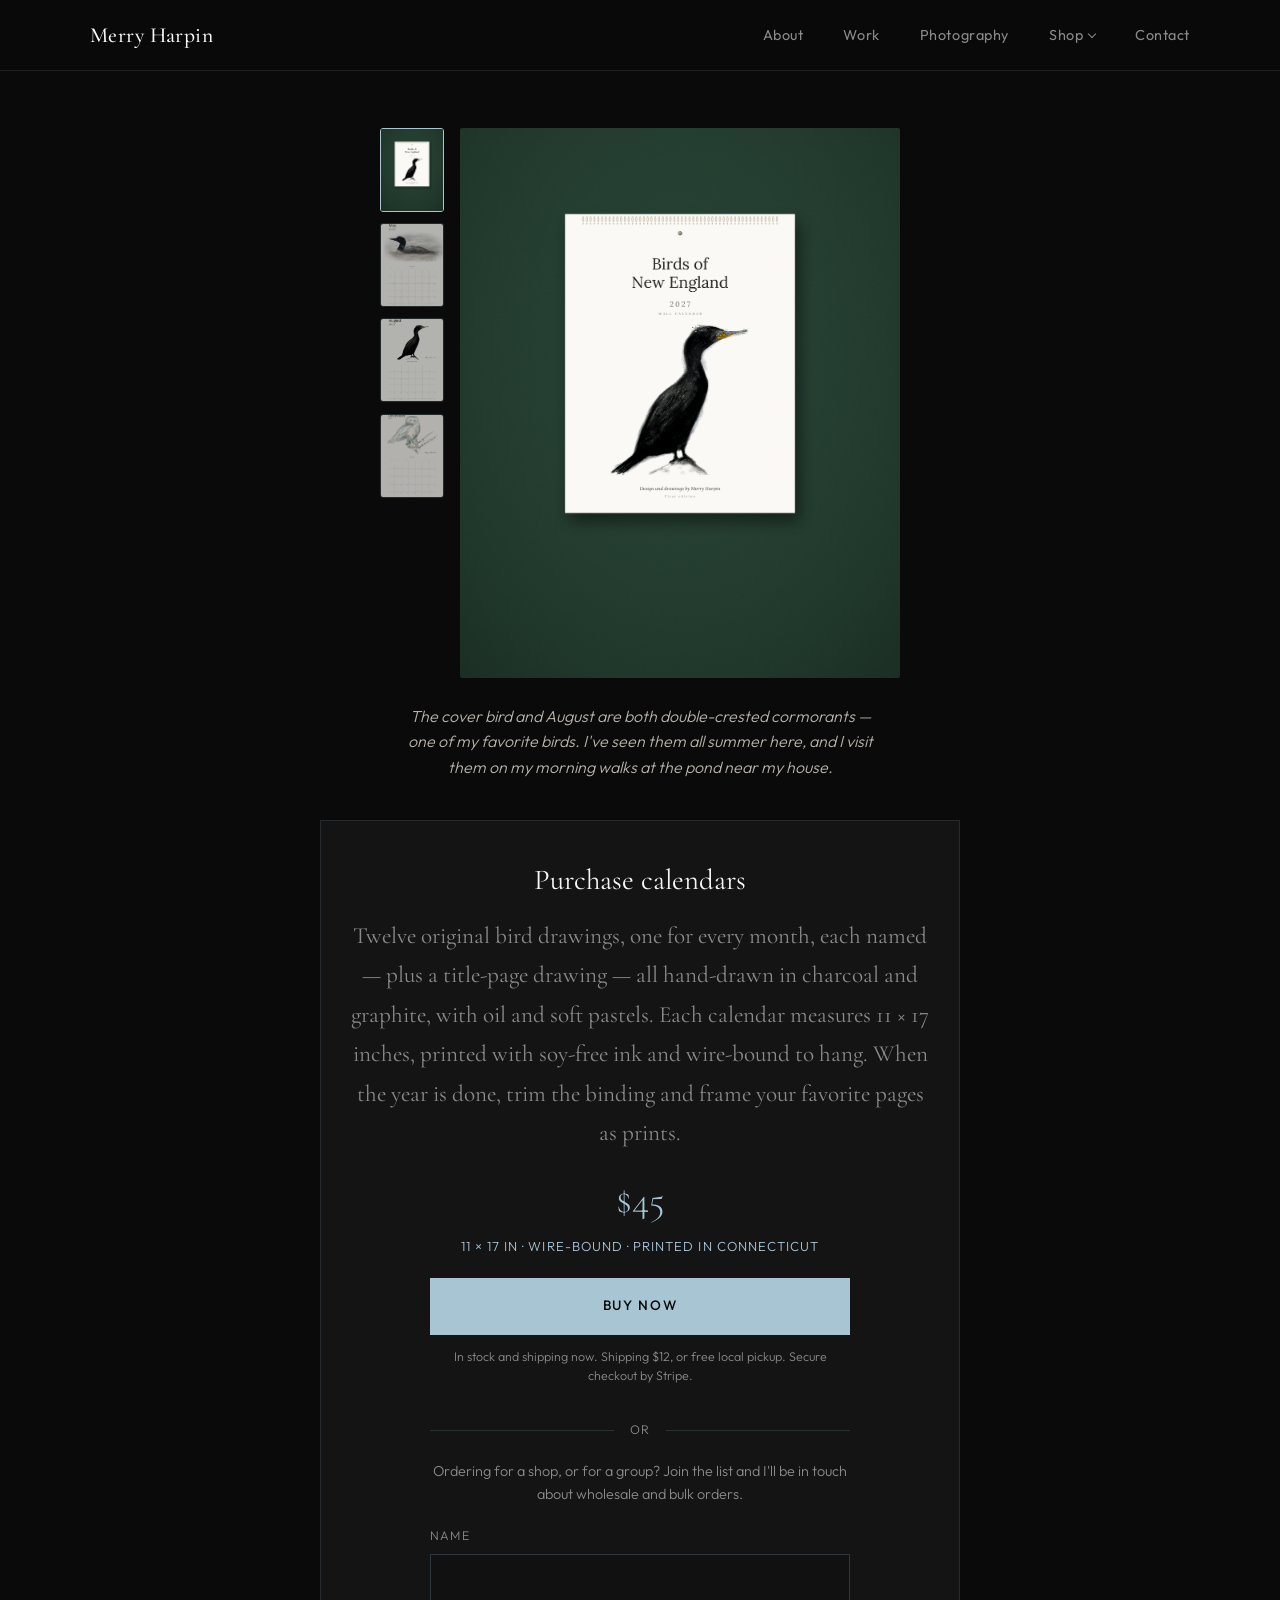
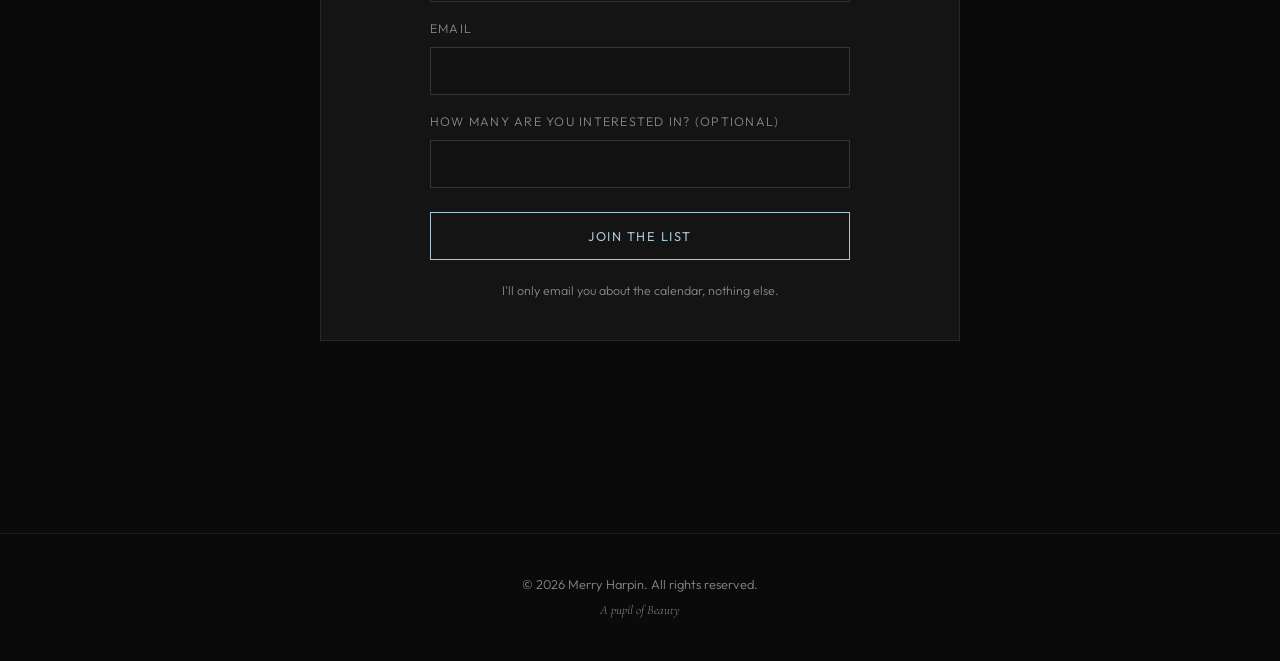
==== calendar.html @ 568b3370 "Update calendar.html" ====
<!DOCTYPE html>
<html lang="en">
<head>
  <!-- Google tag (gtag.js) -->
  <script async src="https://www.googletagmanager.com/gtag/js?id=G-B2RK9Q93P8"></script>
  <script>
    window.dataLayer = window.dataLayer || [];
    function gtag(){dataLayer.push(arguments);}
    gtag('js', new Date());
    gtag('config', 'G-B2RK9Q93P8');
  </script>

  <meta charset="UTF-8">
  <meta name="viewport" content="width=device-width, initial-scale=1.0">
  <title>Birds of New England 2027 | Merry Harpin</title>
  <meta name="description" content="Buy Birds of New England 2027 — twelve original charcoal bird drawings by Merry Harpin, one for every month.">
  <link rel="preconnect" href="https://fonts.googleapis.com">
  <link rel="preconnect" href="https://fonts.gstatic.com" crossorigin>
  <link href="https://fonts.googleapis.com/css2?family=Cormorant+Garamond:ital,wght@0,300;0,400;0,500;0,600;1,400&family=Outfit:wght@300;400;500&display=swap" rel="stylesheet">
  <link rel="stylesheet" href="styles.css">
  <style>
    .cal-hero {
      padding: 8rem 0 2.5rem;
      text-align: center;
    }
    .cal-hero h1 {
      font-family: var(--font-serif);
      font-size: clamp(2.5rem, 6vw, 4rem);
      font-weight: 400;
      margin-bottom: 0.6rem;
    }
    .cal-hero p {
      color: var(--gray);
      font-size: 1.05rem;
    }

    .cal-wrap {
      max-width: 640px;
      margin: 0 auto;
      padding-bottom: 5rem;
    }

    /* ---- Wire-bound calendar mockup ---- */
    .wire-cal {
      position: relative;
      max-width: 540px;
      margin: 0 auto;
      padding-top: 14px;
    }
    .wire-cal + .wire-cal { margin-top: 3rem; }
    .wire-cal-paper {
      position: relative;
      background: #fbfaf7;
      box-shadow: 0 30px 65px rgba(0, 0, 0, 0.55);
      padding: 30px 22px 26px;
    }
    .wire-cal-wire {
      position: absolute;
      top: 0; left: 0; right: 0;
      height: 34px;
      z-index: 3;
      pointer-events: none;
      line-height: 0;
    }
    .wire-cal-art {
      display: block;
      width: 100%;
      height: auto;
      cursor: pointer;
    }

    .cal-mockup-note {
      max-width: 540px;
      margin: 1.1rem auto 0;
      text-align: center;
      font-size: 0.82rem;
      line-height: 1.5;
      color: var(--gray);
    }

    .cal-body {
      background: var(--black-soft);
      border: 1px solid rgba(168, 197, 212, 0.12);
      padding: 2.2rem 1.8rem 2.4rem;
    }
    .cal-body h2 {
      font-family: var(--font-serif);
      font-size: 1.8rem;
      font-weight: 400;
      margin-bottom: 0.9rem;
      text-align: center;
    }
    .cal-body p.lead {
      color: var(--gray);
      line-height: 1.7;
      margin-bottom: 1rem;
      text-align: center;
    }
    .reserve-deadline {
      text-align: center;
      font-family: var(--font-sans);
      font-size: 0.82rem;
      letter-spacing: 0.08em;
      text-transform: uppercase;
      color: var(--pale-blue);
      margin-bottom: 1.8rem;
    }

    .reserve-form {
      display: flex;
      flex-direction: column;
      gap: 1.1rem;
      max-width: 420px;
      margin: 0 auto;
    }
    .reserve-form label {
      display: block;
      font-size: 0.78rem;
      letter-spacing: 0.1em;
      text-transform: uppercase;
      color: var(--gray);
      margin-bottom: 0.45rem;
    }
    .reserve-form input {
      width: 100%;
      box-sizing: border-box;
      background: #111;
      border: 1px solid rgba(168, 197, 212, 0.2);
      color: inherit;
      font-family: var(--font-sans);
      font-size: 0.95rem;
      padding: 0.85rem 0.9rem;
      transition: border-color 0.3s ease;
    }
    .reserve-form input:focus {
      outline: none;
      border-color: var(--pale-blue);
    }
    .btn-reserve {
      display: block;
      width: 100%;
      text-align: center;
      padding: 0.95rem;
      margin-top: 0.4rem;
      background: none;
      border: 1px solid var(--pale-blue);
      color: var(--pale-blue);
      font-family: var(--font-sans);
      font-size: 0.8rem;
      letter-spacing: 0.12em;
      text-transform: uppercase;
      cursor: pointer;
      transition: all 0.3s ease;
    }
    .btn-reserve:hover {
      background: var(--pale-blue);
      color: var(--black);
    }
    .reserve-note {
      font-size: 0.78rem;
      color: var(--gray);
      text-align: center;
      margin-top: 0.3rem;
      line-height: 1.5;
    }

    .reserve-success {
      display: none;
      text-align: center;
      padding: 1rem 0 0.5rem;
    }

    /* Pre-order (Stripe) */
    .preorder {
      max-width: 420px;
      margin: 0.4rem auto 0;
      text-align: center;
    }
    .preorder-price {
      font-family: var(--font-serif);
      margin-bottom: 0.3rem;
    }
    .preorder-now {
      font-size: 2.4rem;
      color: var(--pale-blue);
    }
    .preorder-was {
      font-size: 1.3rem;
      color: var(--gray);
      text-decoration: line-through;
      margin-left: 0.5rem;
    }
    .preorder .reserve-deadline { margin-bottom: 1.3rem; }
    .btn-preorder {
      display: block;
      width: 100%;
      box-sizing: border-box;
      text-align: center;
      padding: 1.05rem;
      background: var(--pale-blue);
      border: 1px solid var(--pale-blue);
      color: var(--black);
      font-family: var(--font-sans);
      font-size: 0.85rem;
      font-weight: 500;
      letter-spacing: 0.12em;
      text-transform: uppercase;
      text-decoration: none;
      transition: all 0.3s ease;
    }
    .btn-preorder:hover {
      background: none;
      color: var(--pale-blue);
    }
    .preorder .reserve-note { margin-top: 0.8rem; }
    .reserve-divider {
      display: flex;
      align-items: center;
      gap: 1rem;
      max-width: 420px;
      margin: 2.2rem auto 1.2rem;
      color: var(--gray);
      font-size: 0.78rem;
      letter-spacing: 0.1em;
      text-transform: uppercase;
    }
    .reserve-divider::before,
    .reserve-divider::after {
      content: '';
      flex: 1;
      height: 1px;
      background: rgba(168, 197, 212, 0.15);
    }
    .reserve-alt {
      max-width: 420px;
      margin: 0 auto 1.3rem;
      text-align: center;
      color: var(--gray);
      font-size: 0.9rem;
      line-height: 1.6;
    }
    .reserve-success.show { display: block; }
    .reserve-success p {
      font-family: var(--font-serif);
      font-size: 1.35rem;
      color: var(--pale-blue);
    }

    /* Shop dropdown */
    .has-dropdown { position: relative; }
    .dropdown-toggle {
      cursor: pointer;
      background: none;
      border: none;
      font-family: var(--font-sans);
      font-size: 0.9rem;
      font-weight: 400;
      letter-spacing: 0.04em;
      color: var(--gray);
      transition: color 0.25s ease;
      display: inline-flex;
      align-items: center;
      gap: 0.35rem;
    }
    .dropdown-toggle:hover,
    .has-dropdown:hover .dropdown-toggle { color: var(--pale-blue); }
    .dropdown-toggle::after {
      content: '';
      width: 6px;
      height: 6px;
      border-right: 1.5px solid currentColor;
      border-bottom: 1.5px solid currentColor;
      transform: rotate(45deg);
      transition: transform 0.25s ease;
      margin-top: -3px;
    }
    .has-dropdown.open .dropdown-toggle::after {
      transform: rotate(-135deg);
      margin-top: 2px;
    }
    .dropdown-menu {
      position: absolute;
      top: calc(100% + 0.75rem);
      left: 50%;
      transform: translateX(-50%) translateY(-8px);
      background: rgba(10, 10, 10, 0.95);
      backdrop-filter: blur(12px);
      border: 1px solid rgba(168, 197, 212, 0.12);
      padding: 0.6rem 0;
      min-width: 210px;
      display: flex;
      flex-direction: column;
      opacity: 0;
      pointer-events: none;
      transition: opacity 0.25s ease, transform 0.25s ease;
    }
    .has-dropdown:hover .dropdown-menu,
    .has-dropdown.open .dropdown-menu {
      opacity: 1;
      pointer-events: auto;
      transform: translateX(-50%) translateY(0);
    }
    .dropdown-menu a {
      padding: 0.65rem 1.4rem;
      font-size: 0.88rem;
      white-space: nowrap;
      color: var(--gray);
      transition: color 0.25s ease, background 0.25s ease;
    }
    .dropdown-menu a:hover {
      color: var(--pale-blue);
      background: rgba(168, 197, 212, 0.06);
    }
    @media (max-width: 680px) {
      .dropdown-menu {
        position: static;
        transform: none;
        opacity: 1;
        pointer-events: auto;
        background: none;
        border: none;
        backdrop-filter: none;
        padding: 0.75rem 0 0;
        min-width: 0;
        align-items: center;
        gap: 1rem;
      }
      .dropdown-toggle::after { display: none; }
    }

    /* Lightbox */
    .lightbox {
      display: none;
      position: fixed;
      inset: 0;
      background: rgba(0,0,0,0.92);
      z-index: 9999;
      align-items: center;
      justify-content: center;
      padding: 2rem;
    }
    .lightbox.active { display: flex; }
    .lightbox img {
      max-width: 90vw;
      max-height: 90vh;
      object-fit: contain;
    }
    .lightbox-close {
      position: absolute;
      top: 1.5rem;
      right: 1.5rem;
      color: white;
      font-size: 2rem;
      cursor: pointer;
      background: none;
      border: none;
    }
  </style>
</head>
<body>
  <nav class="nav">
    <div class="nav-inner">
      <a href="index.html" class="logo">Merry Harpin</a>
      <ul class="nav-links">
        <li><a href="index.html#about">About</a></li>
        <li><a href="index.html#work">Work</a></li>
        <li><a href="photography.html">Photography</a></li>
        <li class="has-dropdown">
          <button class="dropdown-toggle" aria-haspopup="true" aria-expanded="false">Shop</button>
          <div class="dropdown-menu">
            <a href="shop.html">Original Drawings</a>
            <a href="calendar.html">Birds of New England</a>
            <a href="postcards.html">Bird Postcards</a>
          </div>
        </li>
        <li><a href="index.html#contact">Contact</a></li>
      </ul>
      <button class="menu-toggle" aria-label="Toggle menu">
        <span></span>
        <span></span>
      </button>
    </div>
  </nav>

  <header class="cal-hero">
    <div class="container">
      <h1 style="position:absolute;width:1px;height:1px;padding:0;margin:-1px;overflow:hidden;clip:rect(0,0,0,0);white-space:nowrap;border:0;">Birds of New England 2027 — Wall Calendar</h1>

      <div class="gallery">
        <div class="gallery-thumbs" id="galThumbs">
          <button class="gthumb is-active" data-full="images/cover_wall_mockup.png" aria-label="Cover">
            <img src="images/cover_wall_mockup.png" alt="Birds of New England 2027 cover, hanging">
          </button>
          <button class="gthumb" data-full="images/May_2027_FINAL_preview.jpg" data-note="may" aria-label="May">
            <img src="images/May_2027_FINAL_preview.jpg" alt="May — Common Loon">
          </button>
          <button class="gthumb" data-full="images/August_2027_FINAL_print.jpg" aria-label="August">
            <img src="images/August_2027_FINAL_print.jpg" alt="August — Double-crested Cormorant">
          </button>
          <button class="gthumb" data-full="images/december-2027-snowy-owl.jpg" data-note="december" aria-label="December">
            <img src="images/december-2027-snowy-owl.jpg" alt="December — Snowy Owl perched on a pine branch">
          </button>
          <!-- Add more month thumbnails here as they're finished:
          <button class="gthumb" data-full="images/september-preview.jpg" aria-label="September"><img src="images/september-preview.jpg" alt="September"></button>
          -->
        </div>
        <div class="gallery-main">
          <img id="galMain" src="images/cover_wall_mockup.png" alt="Birds of New England 2027 — Wall Calendar by Merry Harpin">
        </div>
      </div>

      <p class="gal-note" data-note="default" style="max-width:470px; margin:1.6rem auto 0; text-align:center; font-style:italic; font-size:1rem; line-height:1.6; color:#b7b3ab;">
        The cover bird and August are both double-crested cormorants — one of my favorite birds. I've seen them all summer here, and I visit them on my morning walks at the pond near my house.
      </p>
      <p class="gal-note" data-note="may" hidden style="max-width:470px; margin:1.6rem auto 0; text-align:center; font-style:italic; font-size:1rem; line-height:1.6; color:#b7b3ab;">
        Loons have always felt like a bird from a story to me. I've never seen one in person. I spent the last seven years in New Orleans, and it turns out many loons spend their winters along that same Gulf Coast, so we may have been closer than I knew. In May they move through Connecticut in their black-and-white breeding feathers, heading north to nest. I hope to finally see one.
      </p>
      <p class="gal-note" data-note="december" hidden style="max-width:470px; margin:1.6rem auto 0; text-align:center; font-style:italic; font-size:1rem; line-height:1.6; color:#b7b3ab;">
        Last Christmas I was on Cape Cod with my mom, driving to the grocery store, when I spotted a snowy owl sitting in a nest. "Mom, pull over right now!" We stopped traffic, I ran across the street, and I circled that tree looking up, only to find it was just a clump of snow. I still haven't seen one, but snowy owls are one of my favorite birds, and I'm hoping this is the winter I finally do.
      </p>
    </div>

    <style>
      .gallery{display:flex;gap:1rem;align-items:flex-start;justify-content:center;max-width:620px;margin:0 auto;}
      .gallery-thumbs{display:flex;flex-direction:column;gap:.7rem;flex:0 0 auto;}
      .gthumb{padding:0;background:none;border:1px solid rgba(168,197,212,0.25);border-radius:3px;cursor:pointer;
        width:64px;height:84px;overflow:hidden;transition:border-color .2s,opacity .2s;opacity:.7;}
      .gthumb img{width:100%;height:100%;object-fit:cover;display:block;}
      .gthumb:hover{opacity:1;}
      .gthumb.is-active{border-color:#a8c5d4;opacity:1;}
      .gallery-main{flex:1 1 auto;max-width:440px;}
      .gallery-main img{width:100%;height:auto;display:block;border-radius:2px;}
      @media(max-width:520px){
        .gallery{flex-direction:column-reverse;align-items:center;}
        .gallery-thumbs{flex-direction:row;flex-wrap:wrap;justify-content:center;}
      }
    </style>
    <script>
      (function(){
        var main=document.getElementById('galMain');
        var thumbs=document.querySelectorAll('#galThumbs .gthumb');
        if(!main||!thumbs.length)return;
        thumbs.forEach(function(t){
          t.addEventListener('click',function(){
            main.src=t.getAttribute('data-full');
            thumbs.forEach(function(x){x.classList.remove('is-active');});
            t.classList.add('is-active');
            var key=t.getAttribute('data-note')||'default';
            document.querySelectorAll('.gal-note').forEach(function(n){
              n.hidden=(n.getAttribute('data-note')!==key);
            });
          });
        });
      })();
    </script>
  </header>

  <section class="section" style="padding-top: 0;">
    <div class="container">
      <div class="cal-wrap">

        <div class="cal-body">
          <h2>Purchase calendars</h2>
          <p class="lead">
            Twelve original bird drawings, one for every month, each named — plus a
            title-page drawing — all hand-drawn in charcoal and graphite, with
            oil and soft pastels. Each calendar measures 11 × 17 inches, printed with
            soy-free ink and wire-bound to hang.
            When the year is done, trim the binding and frame your favorite pages as prints.
          </p>

          <div class="preorder">
            <p class="preorder-price">
              <span class="preorder-now">$45</span>
            </p>
            <p class="reserve-deadline">11 × 17 in · Wire-bound · Printed in Connecticut</p>
            <a class="btn-preorder" href="https://buy.stripe.com/9B6aEX2vIdgRc3g4rH9Zm00">Buy now</a>
            <p class="reserve-note">In stock and shipping now. Shipping $12, or free local pickup. Secure checkout by Stripe.</p>
          </div>

          <div class="reserve-divider"><span>or</span></div>
          <p class="reserve-alt">Ordering for a shop, or for a group? Join the list and I'll be in touch about wholesale and bulk orders.</p>

          <form action="https://docs.google.com/forms/d/e/1FAIpQLScjy0My_nxP83XkBmra2AHibmMsdLbwINPcU4W1mPJadVNd4A/formResponse" method="POST" class="reserve-form" id="reserve-form">
            <div>
              <label for="rf-name">Name</label>
              <input type="text" id="rf-name" name="entry.1694331332" required>
            </div>
            <div>
              <label for="rf-email">Email</label>
              <input type="email" id="rf-email" name="entry.792201869" required>
            </div>
            <div>
              <label for="rf-qty">How many are you interested in? (optional)</label>
              <input type="number" id="rf-qty" name="entry.1854528746" min="1">
            </div>
            <button type="submit" class="btn-reserve">Join the list</button>
            <p class="reserve-note">I'll only email you about the calendar, nothing else.</p>
          </form>

          <div class="reserve-success" id="reserve-success">
            <p>Thank you — you're on the list.</p>
            <p class="reserve-note">I'll be in touch shortly.</p>
          </div>
        </div>

      </div>
    </div>
  </section>

  <!-- Lightbox -->
  <div class="lightbox" id="lightbox" onclick="closeLightbox()">
    <button class="lightbox-close" onclick="closeLightbox()">×</button>
    <img id="lightbox-img" src="" alt="">
  </div>

  <footer class="footer">
    <div class="container">
      <p>© <span id="year"></span> Merry Harpin. All rights reserved.</p>
      <p class="footer-note">A pupil of Beauty</p>
    </div>
  </footer>

  <script>
    document.getElementById('year').textContent = new Date().getFullYear();

    const toggle = document.querySelector('.menu-toggle');
    const navLinks = document.querySelector('.nav-links');
    toggle.addEventListener('click', () => {
      navLinks.classList.toggle('open');
      toggle.classList.toggle('active');
    });

    const dropdown = document.querySelector('.has-dropdown');
    const dropdownToggle = document.querySelector('.dropdown-toggle');
    if (dropdownToggle) {
      dropdownToggle.addEventListener('click', (e) => {
        e.stopPropagation();
        dropdown.classList.toggle('open');
        dropdownToggle.setAttribute('aria-expanded', dropdown.classList.contains('open'));
      });
      document.addEventListener('click', (e) => {
        if (!dropdown.contains(e.target)) {
          dropdown.classList.remove('open');
          dropdownToggle.setAttribute('aria-expanded', 'false');
        }
      });
    }

    document.querySelectorAll('.nav-links a').forEach(link => {
      link.addEventListener('click', () => {
        navLinks.classList.remove('open');
        toggle.classList.remove('active');
      });
    });

    function openLightbox(src) {
      document.getElementById('lightbox-img').src = src;
      document.getElementById('lightbox').classList.add('active');
    }
    function closeLightbox() {
      document.getElementById('lightbox').classList.remove('active');
    }

    /* Submit the reserve form to Google Forms via fetch so the visitor
       stays on the page and sees a thank-you message. Google doesn't
       send back a readable reply, so the thank-you shows once it's sent. */
    const form = document.getElementById('reserve-form');
    form.addEventListener('submit', function (e) {
      e.preventDefault();
      const data = new FormData(form);
      fetch(form.action, {
        method: 'POST',
        mode: 'no-cors',
        body: data
      })
      .then(() => {
        form.style.display = 'none';
        document.getElementById('reserve-success').classList.add('show');
      })
      .catch(() => alert('Something went wrong — please try again.'));
    });
  </script>
</body>
</html>
---- styles.css ----
/* ============================================
   Merry Harpin — Artist Website
   Colors: Black, White, Pale Blue
   Easy to edit — change values below
   ============================================ */

:root {
  /* Color palette — edit these to change the whole site */
  --black: #0a0a0a;
  --black-soft: #141414;
  --white: #f7f7f7;
  --white-pure: #ffffff;
  --pale-blue: #a8c5d4;
  --pale-blue-soft: #c5d9e4;
  --pale-blue-muted: #7a9aab;
  --gray: #8a8a8a;
  --gray-dark: #2a2a2a;

  /* Typography */
  --font-serif: 'Cormorant Garamond', Georgia, serif;
  --font-sans: 'Outfit', system-ui, sans-serif;

  /* Spacing */
  --section-padding: 7rem 0;
  --container-max: 1100px;
}

/* Reset & Base */
*, *::before, *::after {
  box-sizing: border-box;
  margin: 0;
  padding: 0;
}

html {
  scroll-behavior: smooth;
}

body {
  background-color: var(--black);
  color: var(--white);
  font-family: var(--font-sans);
  font-weight: 300;
  line-height: 1.6;
  font-size: 16px;
  -webkit-font-smoothing: antialiased;
}

img {
  max-width: 100%;
  display: block;
}

a {
  color: inherit;
  text-decoration: none;
}

ul {
  list-style: none;
}

/* Container */
.container {
  width: 90%;
  max-width: var(--container-max);
  margin: 0 auto;
}

/* ========== NAVIGATION ========== */
.nav {
  position: fixed;
  top: 0;
  left: 0;
  right: 0;
  z-index: 100;
  background: rgba(10, 10, 10, 0.85);
  backdrop-filter: blur(12px);
  border-bottom: 1px solid rgba(168, 197, 212, 0.12);
}
.nav-inner {
  width: 90%;
  max-width: var(--container-max);
  margin: 0 auto;
  display: flex;
  align-items: center;
  justify-content: space-between;
  height: 70px;
}
.logo {
  font-family: var(--font-serif);
  font-size: 1.35rem;
  font-weight: 500;
  letter-spacing: 0.02em;
  color: var(--white);
}

.nav-links {
  display: flex;
  gap: 2.5rem;
}

.nav-links a {
  font-size: 0.9rem;
  font-weight: 400;
  letter-spacing: 0.04em;
  color: var(--gray);
  transition: color 0.25s ease;
}

.nav-links a:hover {
  color: var(--pale-blue);
}

/* Mobile menu button */
.menu-toggle {
  display: none;
  background: none;
  border: none;
  cursor: pointer;
  width: 28px;
  height: 20px;
  position: relative;
}

.menu-toggle span {
  display: block;
  width: 100%;
  height: 1.5px;
  background: var(--white);
  position: absolute;
  left: 0;
  transition: 0.3s ease;
}

.menu-toggle span:first-child {
  top: 4px;
}

.menu-toggle span:last-child {
  bottom: 4px;
}

.menu-toggle.active span:first-child {
  top: 9px;
  transform: rotate(45deg);
}

.menu-toggle.active span:last-child {
  bottom: 9px;
  transform: rotate(-45deg);
}

/* ========== HERO ========== */
.hero {
  min-height: 100vh;
  display: flex;
  flex-direction: column;
  justify-content: center;
  align-items: center;
  text-align: center;
  padding: 0 1.5rem;
  position: relative;
}

.hero-content {
  max-width: 700px;
}

.hero-eyebrow {
  font-size: 0.85rem;
  letter-spacing: 0.25em;
  text-transform: uppercase;
  color: var(--pale-blue);
  margin-bottom: 1.25rem;
  font-weight: 400;
}

.hero h1 {
  font-family: var(--font-serif);
  font-size: clamp(3.2rem, 9vw, 5.8rem);
  font-weight: 400;
  line-height: 1.05;
  letter-spacing: -0.02em;
  margin-bottom: 0.75rem;
  color: var(--white-pure);
}

.hero-tagline {
  font-family: var(--font-serif);
  font-size: clamp(1.25rem, 3vw, 1.75rem);
  font-style: italic;
  font-weight: 300;
  color: var(--pale-blue-soft);
  margin-bottom: 2.75rem;
}

.btn {
  display: inline-block;
  padding: 0.9rem 2.2rem;
  border: 1px solid var(--pale-blue);
  color: var(--pale-blue);
  font-size: 0.85rem;
  letter-spacing: 0.12em;
  text-transform: uppercase;
  transition: all 0.3s ease;
}

.btn:hover {
  background: var(--pale-blue);
  color: var(--black);
}

.hero-line {
  position: absolute;
  bottom: 0;
  left: 50%;
  transform: translateX(-50%);
  width: 1px;
  height: 80px;
  background: linear-gradient(to bottom, transparent, var(--pale-blue));
  opacity: 0.5;
}

/* ========== SECTIONS ========== */
.section {
  padding: var(--section-padding);
}

.section-header {
  margin-bottom: 3.5rem;
  display: flex;
  align-items: baseline;
  gap: 1.25rem;
}

.section-number {
  font-size: 0.8rem;
  letter-spacing: 0.15em;
  color: var(--pale-blue-muted);
  font-weight: 400;
}

.section-header h2 {
  font-family: var(--font-serif);
  font-size: clamp(2rem, 4vw, 2.75rem);
  font-weight: 400;
  color: var(--white-pure);
}

/* ========== ABOUT ========== */
.about {
  background: var(--black-soft);
}

.about-grid {
  display: grid;
  grid-template-columns: 1.6fr 1fr;
  gap: 4rem;
  align-items: start;
}
.about-photo img {
  width: 100%;
  max-width: 340px;
  display: block;
  border: 1px solid rgba(168, 197, 212, 0.15);
}
.lead {
  font-family: var(--font-serif);
  font-size: 1.45rem;
  line-height: 1.5;
  color: var(--white);
  margin-bottom: 1.5rem;
  font-weight: 400;
}

.about-text p {
  color: var(--gray);
  margin-bottom: 1.25rem;
  max-width: 52ch;
}

.about-text p:last-child {
  margin-bottom: 0;
}

.about-meta {
  display: flex;
  flex-direction: column;
  gap: 2rem;
  padding-top: 0.5rem;
}

.meta-item {
  display: flex;
  flex-direction: column;
  gap: 0.35rem;
}

.meta-label {
  font-size: 0.75rem;
  letter-spacing: 0.15em;
  text-transform: uppercase;
  color: var(--pale-blue-muted);
}

.meta-value,
.meta-item a {
  font-size: 1rem;
  color: var(--white);
}

.meta-item a:hover {
  color: var(--pale-blue);
}

/* ========== WORK / PORTFOLIO ========== */
.portfolio-grid {
  display: grid;
  grid-template-columns: repeat(3, 1fr);
  gap: 1.75rem;
}

.portfolio-item {
  group: true;
}

.portfolio-placeholder {
  aspect-ratio: 4 / 5;
  background: var(--gray-dark);
  border: 1px solid rgba(168, 197, 212, 0.15);
  display: flex;
  flex-direction: column;
  align-items: center;
  justify-content: center;
  gap: 0.5rem;
  color: var(--gray);
  transition: border-color 0.3s ease, background 0.3s ease;
}

.portfolio-item:hover .portfolio-placeholder {
  border-color: var(--pale-blue);
  background: #1a1a1a;
}

.portfolio-placeholder span {
  font-size: 0.9rem;
  letter-spacing: 0.03em;
}

.portfolio-placeholder small {
  font-size: 0.75rem;
  color: var(--pale-blue-muted);
}

/* When you add real images, style them like this: */
.portfolio-item img {
  width: 100%;
  max-height: 320px;
  object-fit: contain;
  background: #111;
  display: block;
  transition: transform 0.5s ease;
}

.portfolio-item:hover img {
  transform: scale(1.03);
}

.portfolio-info {
  padding: 1.1rem 0 0.25rem;
}

.portfolio-info h3 {
  font-family: var(--font-serif);
  font-size: 1.15rem;
  font-weight: 400;
  margin-bottom: 0.2rem;
  color: var(--white);
}

.portfolio-info p {
  font-size: 0.8rem;
  color: var(--gray);
  letter-spacing: 0.03em;
}

/* ========== CONTACT ========== */
.contact {
  background: var(--black-soft);
  text-align: center;
}

.contact-content {
  max-width: 520px;
  margin: 0 auto;
}

.contact .lead {
  margin-bottom: 3rem;
  color: var(--gray);
}

.contact-details {
  display: flex;
  flex-direction: column;
  gap: 1.75rem;
}

.contact-link {
  display: flex;
  flex-direction: column;
  gap: 0.3rem;
  padding: 1.25rem;
  border: 1px solid rgba(168, 197, 212, 0.15);
  transition: border-color 0.3s ease, background 0.3s ease;
}

.contact-link:hover {
  border-color: var(--pale-blue);
  background: rgba(168, 197, 212, 0.05);
}

.contact-label {
  font-size: 0.7rem;
  letter-spacing: 0.18em;
  text-transform: uppercase;
  color: var(--pale-blue-muted);
}

.contact-value {
  font-size: 1.15rem;
  color: var(--white);
  font-weight: 400;
}

/* ========== FOOTER ========== */
.footer {
  padding: 2.5rem 0;
  border-top: 1px solid rgba(168, 197, 212, 0.1);
  text-align: center;
}

.footer p {
  font-size: 0.8rem;
  color: var(--gray);
}

.footer-note {
  margin-top: 0.4rem;
  font-family: var(--font-serif);
  font-style: italic;
  color: var(--pale-blue-muted);
}

/* ========== RESPONSIVE ========== */
@media (max-width: 900px) {
  .about-grid {
    grid-template-columns: 1fr;
    gap: 2.5rem;
  }

  .about-photo {
    order: -1;
    margin-bottom: 1.5rem;
  }

  .about-photo img {
    max-width: 280px;
    margin: 0 auto;
  }

  .portfolio-grid {
    grid-template-columns: repeat(2, 1fr);
  }
}

@media (max-width: 680px) {
  :root {
    --section-padding: 5rem 0;
  }

  .menu-toggle {
    display: block;
  }

  .nav-links {
    position: fixed;
    top: 70px;
    left: 0;
    right: 0;
    background: var(--black);
    flex-direction: column;
    align-items: center;
    padding: 2rem 0;
    gap: 1.5rem;
    border-bottom: 1px solid rgba(168, 197, 212, 0.12);
    transform: translateY(-120%);
    opacity: 0;
    pointer-events: none;
    transition: 0.35s ease;
  }

  .nav-links.open {
    transform: translateY(0);
    opacity: 1;
    pointer-events: auto;
  }

  .portfolio-grid {
    grid-template-columns: 1fr;
    gap: 2rem;
  }

  .hero-line {
    height: 50px;
  }
}

/* Small helper for when images are added */
.portfolio-item {
  overflow: hidden;
}
/* ========== SHOP DROPDOWN ========== */
.has-dropdown {
  position: relative;
}
.dropdown-toggle {
  cursor: pointer;
  background: none;
  border: none;
  font-family: var(--font-sans);
  font-size: 0.9rem;
  font-weight: 400;
  letter-spacing: 0.04em;
  color: var(--gray);
  transition: color 0.25s ease;
  display: inline-flex;
  align-items: center;
  gap: 0.35rem;
}
.dropdown-toggle:hover,
.has-dropdown:hover .dropdown-toggle {
  color: var(--pale-blue);
}
.dropdown-toggle::after {
  content: '';
  width: 6px;
  height: 6px;
  border-right: 1.5px solid currentColor;
  border-bottom: 1.5px solid currentColor;
  transform: rotate(45deg);
  transition: transform 0.25s ease;
  margin-top: -3px;
}
.has-dropdown.open .dropdown-toggle::after {
  transform: rotate(-135deg);
  margin-top: 2px;
}
.dropdown-menu {
  position: absolute;
  top: calc(100% + 0.75rem);
  left: 50%;
  transform: translateX(-50%) translateY(-8px);
  background: rgba(10, 10, 10, 0.95);
  backdrop-filter: blur(12px);
  border: 1px solid rgba(168, 197, 212, 0.12);
  padding: 0.6rem 0;
  min-width: 210px;
  display: flex;
  flex-direction: column;
  gap: 0;
  opacity: 0;
  pointer-events: none;
  transition: opacity 0.25s ease, transform 0.25s ease;
}
.has-dropdown:hover .dropdown-menu,
.has-dropdown.open .dropdown-menu {
  opacity: 1;
  pointer-events: auto;
  transform: translateX(-50%) translateY(0);
}
.dropdown-menu a {
  padding: 0.65rem 1.4rem;
  font-size: 0.88rem;
  white-space: nowrap;
  color: var(--gray);
  transition: color 0.25s ease, background 0.25s ease;
}
.dropdown-menu a:hover {
  color: var(--pale-blue);
  background: rgba(168, 197, 212, 0.06);
}

@media (max-width: 680px) {
  .dropdown-toggle {
    font-size: 0.9rem;
  }
  .dropdown-menu {
    position: static;
    transform: none;
    opacity: 1;
    pointer-events: auto;
    background: none;
    border: none;
    backdrop-filter: none;
    padding: 0.75rem 0 0;
    min-width: 0;
    align-items: center;
    gap: 1rem;
  }
  .dropdown-toggle::after {
    display: none;
  }
}
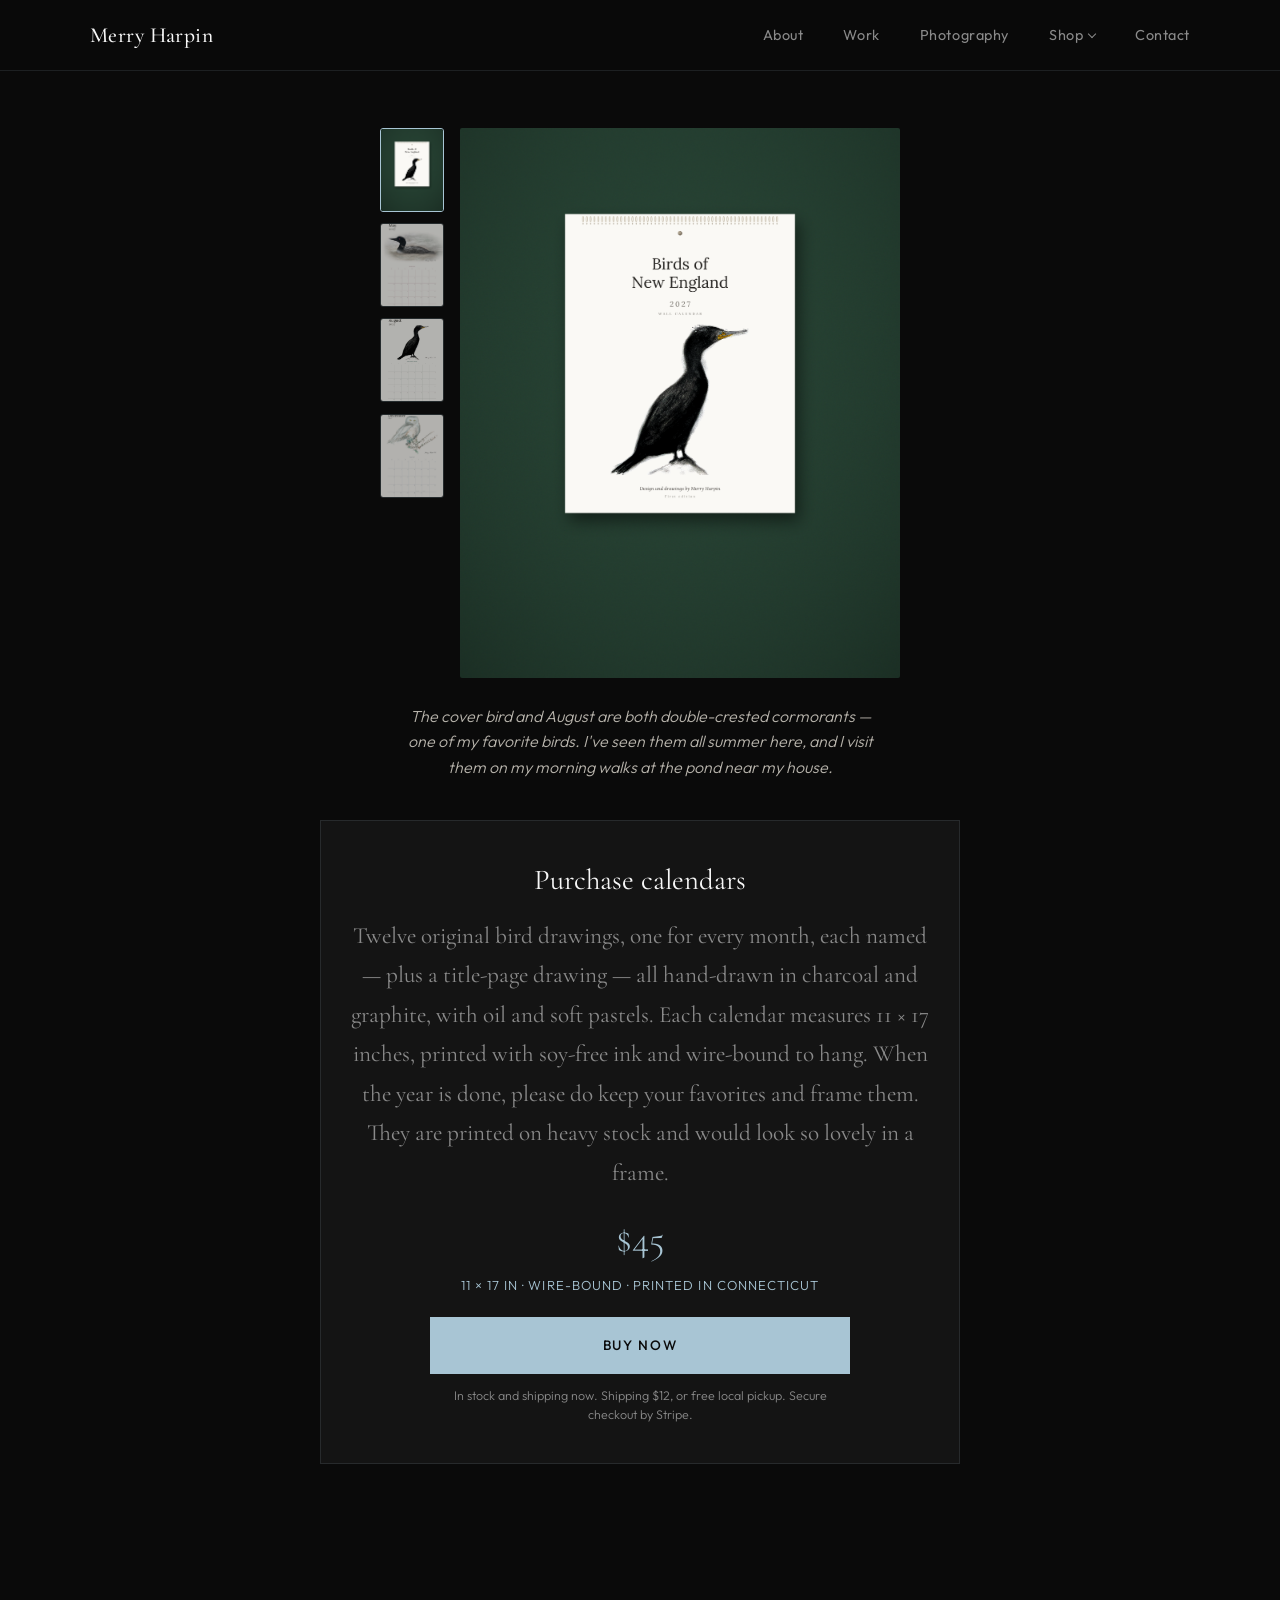
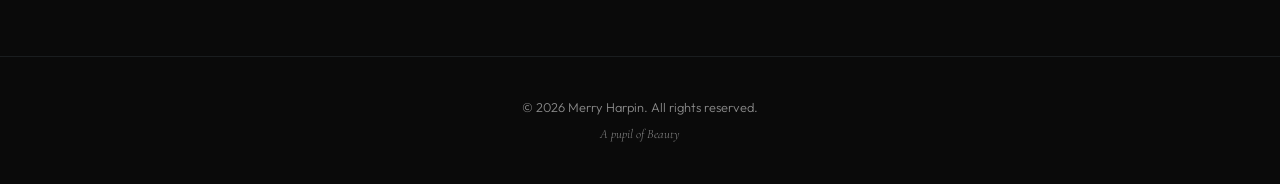
==== commit ba973126: "Update calendar.html" ====
--- a/calendar.html
+++ b/calendar.html
@@ -466,7 +466,7 @@
             title-page drawing — all hand-drawn in charcoal and graphite, with
             oil and soft pastels. Each calendar measures 11 × 17 inches, printed with
             soy-free ink and wire-bound to hang.
-            When the year is done, trim the binding and frame your favorite pages as prints.
+            When the year is done, please do keep your favorites and frame them. They are printed on heavy stock and would look so lovely in a frame.
           </p>
 
           <div class="preorder">
@@ -478,30 +478,7 @@
             <p class="reserve-note">In stock and shipping now. Shipping $12, or free local pickup. Secure checkout by Stripe.</p>
           </div>
 
-          <div class="reserve-divider"><span>or</span></div>
-          <p class="reserve-alt">Ordering for a shop, or for a group? Join the list and I'll be in touch about wholesale and bulk orders.</p>
-
-          <form action="https://docs.google.com/forms/d/e/1FAIpQLScjy0My_nxP83XkBmra2AHibmMsdLbwINPcU4W1mPJadVNd4A/formResponse" method="POST" class="reserve-form" id="reserve-form">
-            <div>
-              <label for="rf-name">Name</label>
-              <input type="text" id="rf-name" name="entry.1694331332" required>
-            </div>
-            <div>
-              <label for="rf-email">Email</label>
-              <input type="email" id="rf-email" name="entry.792201869" required>
-            </div>
-            <div>
-              <label for="rf-qty">How many are you interested in? (optional)</label>
-              <input type="number" id="rf-qty" name="entry.1854528746" min="1">
-            </div>
-            <button type="submit" class="btn-reserve">Join the list</button>
-            <p class="reserve-note">I'll only email you about the calendar, nothing else.</p>
-          </form>
-
-          <div class="reserve-success" id="reserve-success">
-            <p>Thank you — you're on the list.</p>
-            <p class="reserve-note">I'll be in touch shortly.</p>
-          </div>
+          
         </div>
 
       </div>
@@ -562,24 +539,6 @@
       document.getElementById('lightbox').classList.remove('active');
     }
 
-    /* Submit the reserve form to Google Forms via fetch so the visitor
-       stays on the page and sees a thank-you message. Google doesn't
-       send back a readable reply, so the thank-you shows once it's sent. */
-    const form = document.getElementById('reserve-form');
-    form.addEventListener('submit', function (e) {
-      e.preventDefault();
-      const data = new FormData(form);
-      fetch(form.action, {
-        method: 'POST',
-        mode: 'no-cors',
-        body: data
-      })
-      .then(() => {
-        form.style.display = 'none';
-        document.getElementById('reserve-success').classList.add('show');
-      })
-      .catch(() => alert('Something went wrong — please try again.'));
-    });
   </script>
 </body>
 </html>
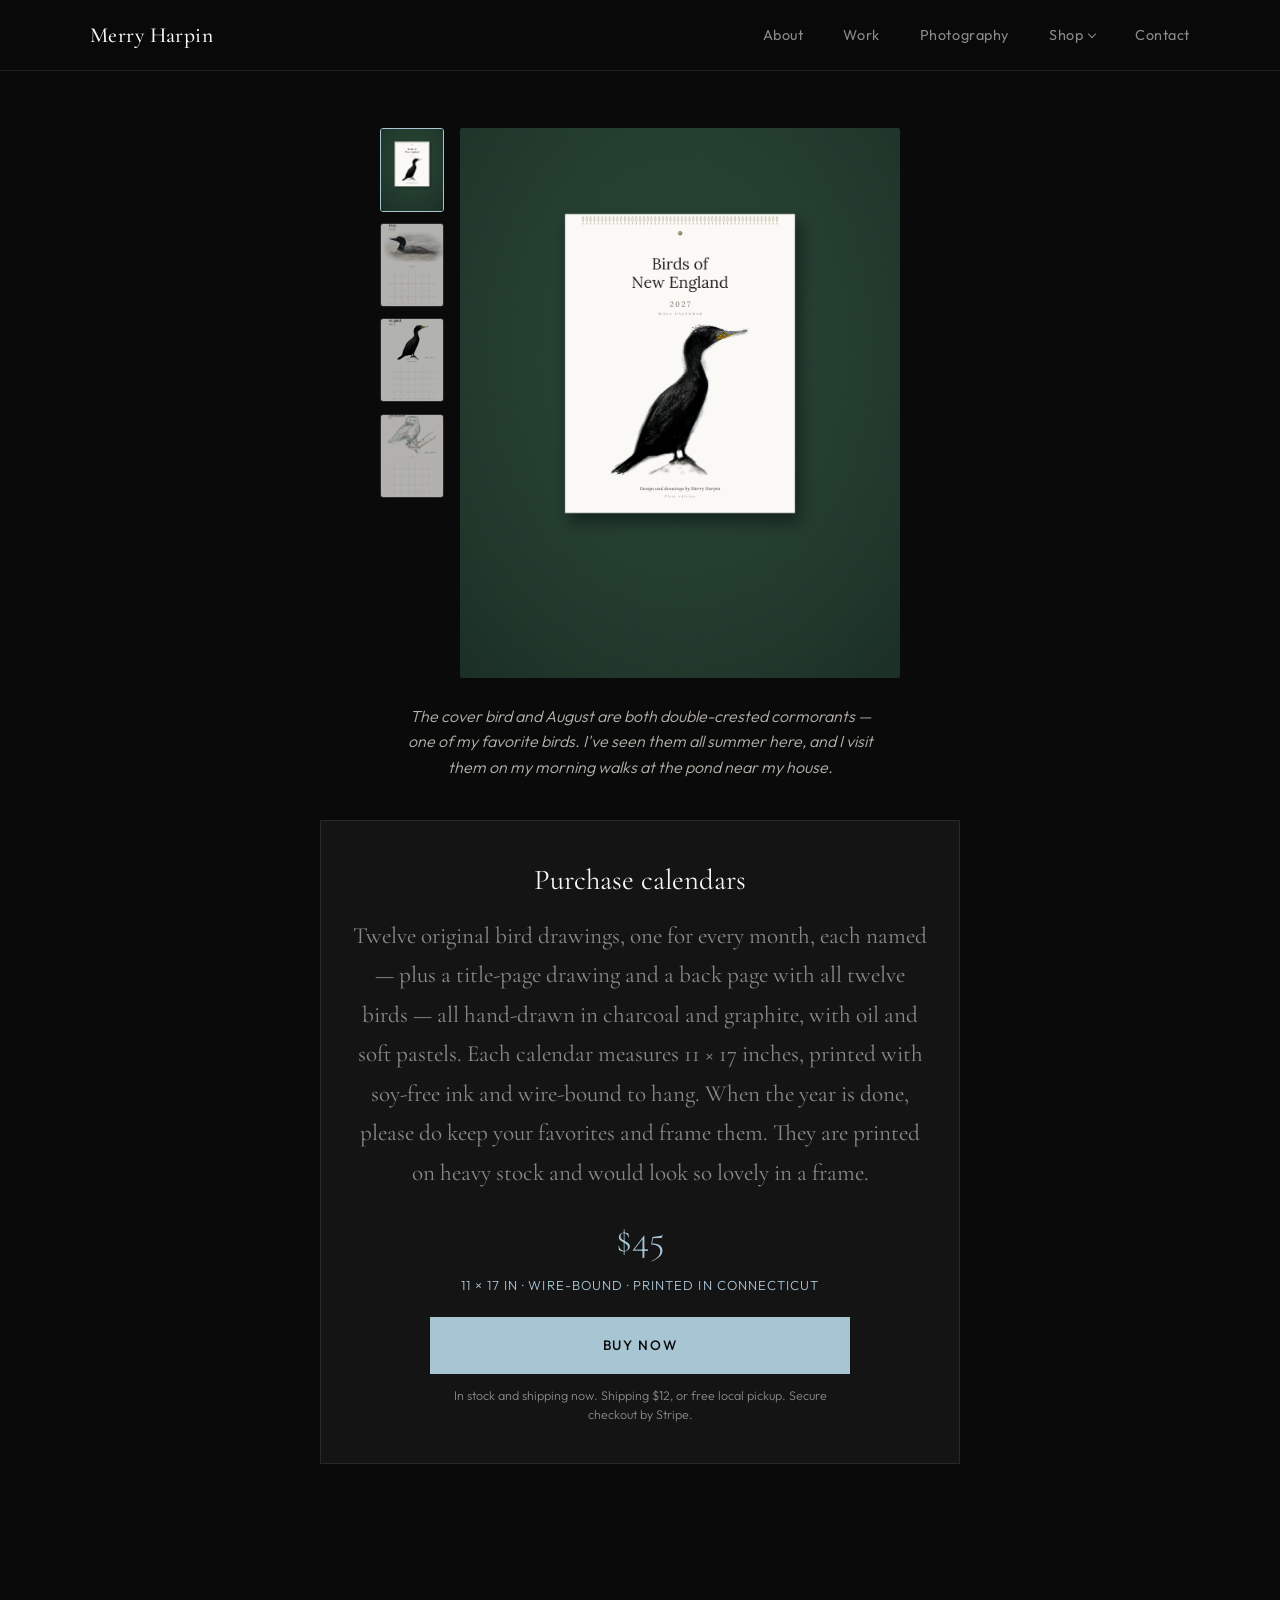
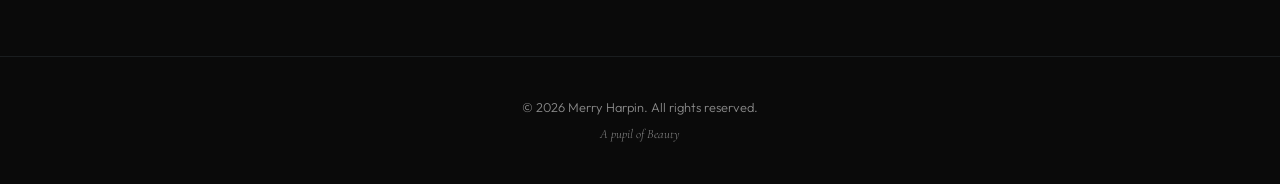
==== commit 99e08198: "Update calendar.html" ====
--- a/calendar.html
+++ b/calendar.html
@@ -463,7 +463,8 @@
           <h2>Purchase calendars</h2>
           <p class="lead">
             Twelve original bird drawings, one for every month, each named — plus a
-            title-page drawing — all hand-drawn in charcoal and graphite, with
+            title-page drawing and a back page with all twelve
+            birds — all hand-drawn in charcoal and graphite, with
             oil and soft pastels. Each calendar measures 11 × 17 inches, printed with
             soy-free ink and wire-bound to hang.
             When the year is done, please do keep your favorites and frame them. They are printed on heavy stock and would look so lovely in a frame.
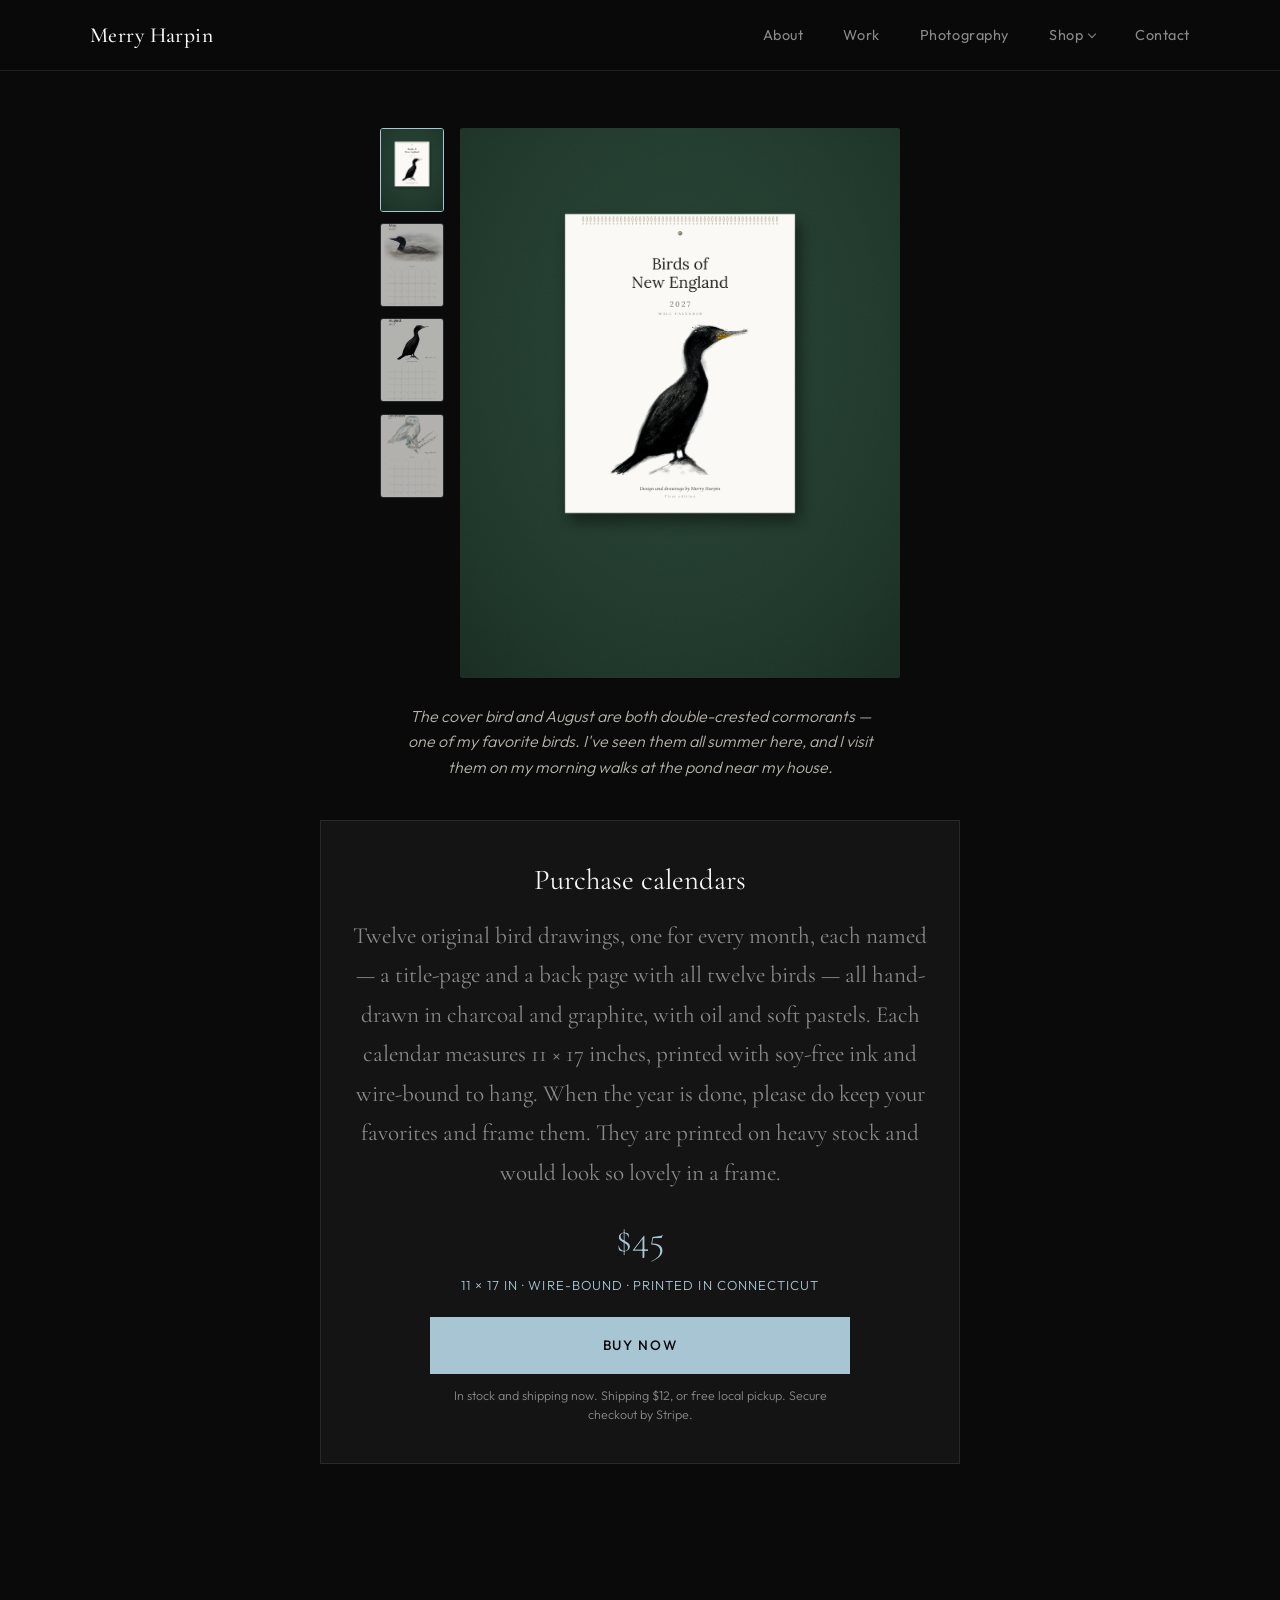
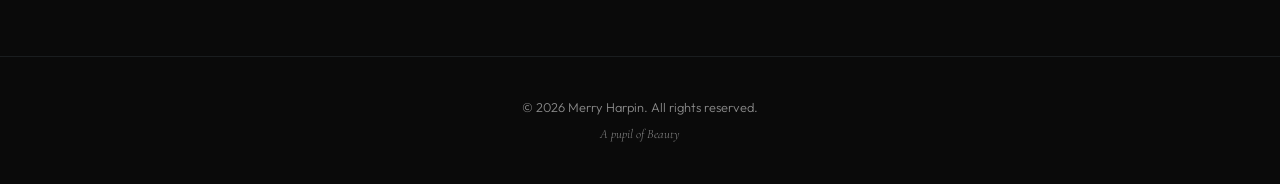
==== commit ffc769de: "Update calendar.html" ====
--- a/calendar.html
+++ b/calendar.html
@@ -462,8 +462,8 @@
         <div class="cal-body">
           <h2>Purchase calendars</h2>
           <p class="lead">
-            Twelve original bird drawings, one for every month, each named — plus a
-            title-page drawing and a back page with all twelve
+            Twelve original bird drawings, one for every month, each named — a
+            title-page and a back page with all twelve
             birds — all hand-drawn in charcoal and graphite, with
             oil and soft pastels. Each calendar measures 11 × 17 inches, printed with
             soy-free ink and wire-bound to hang.
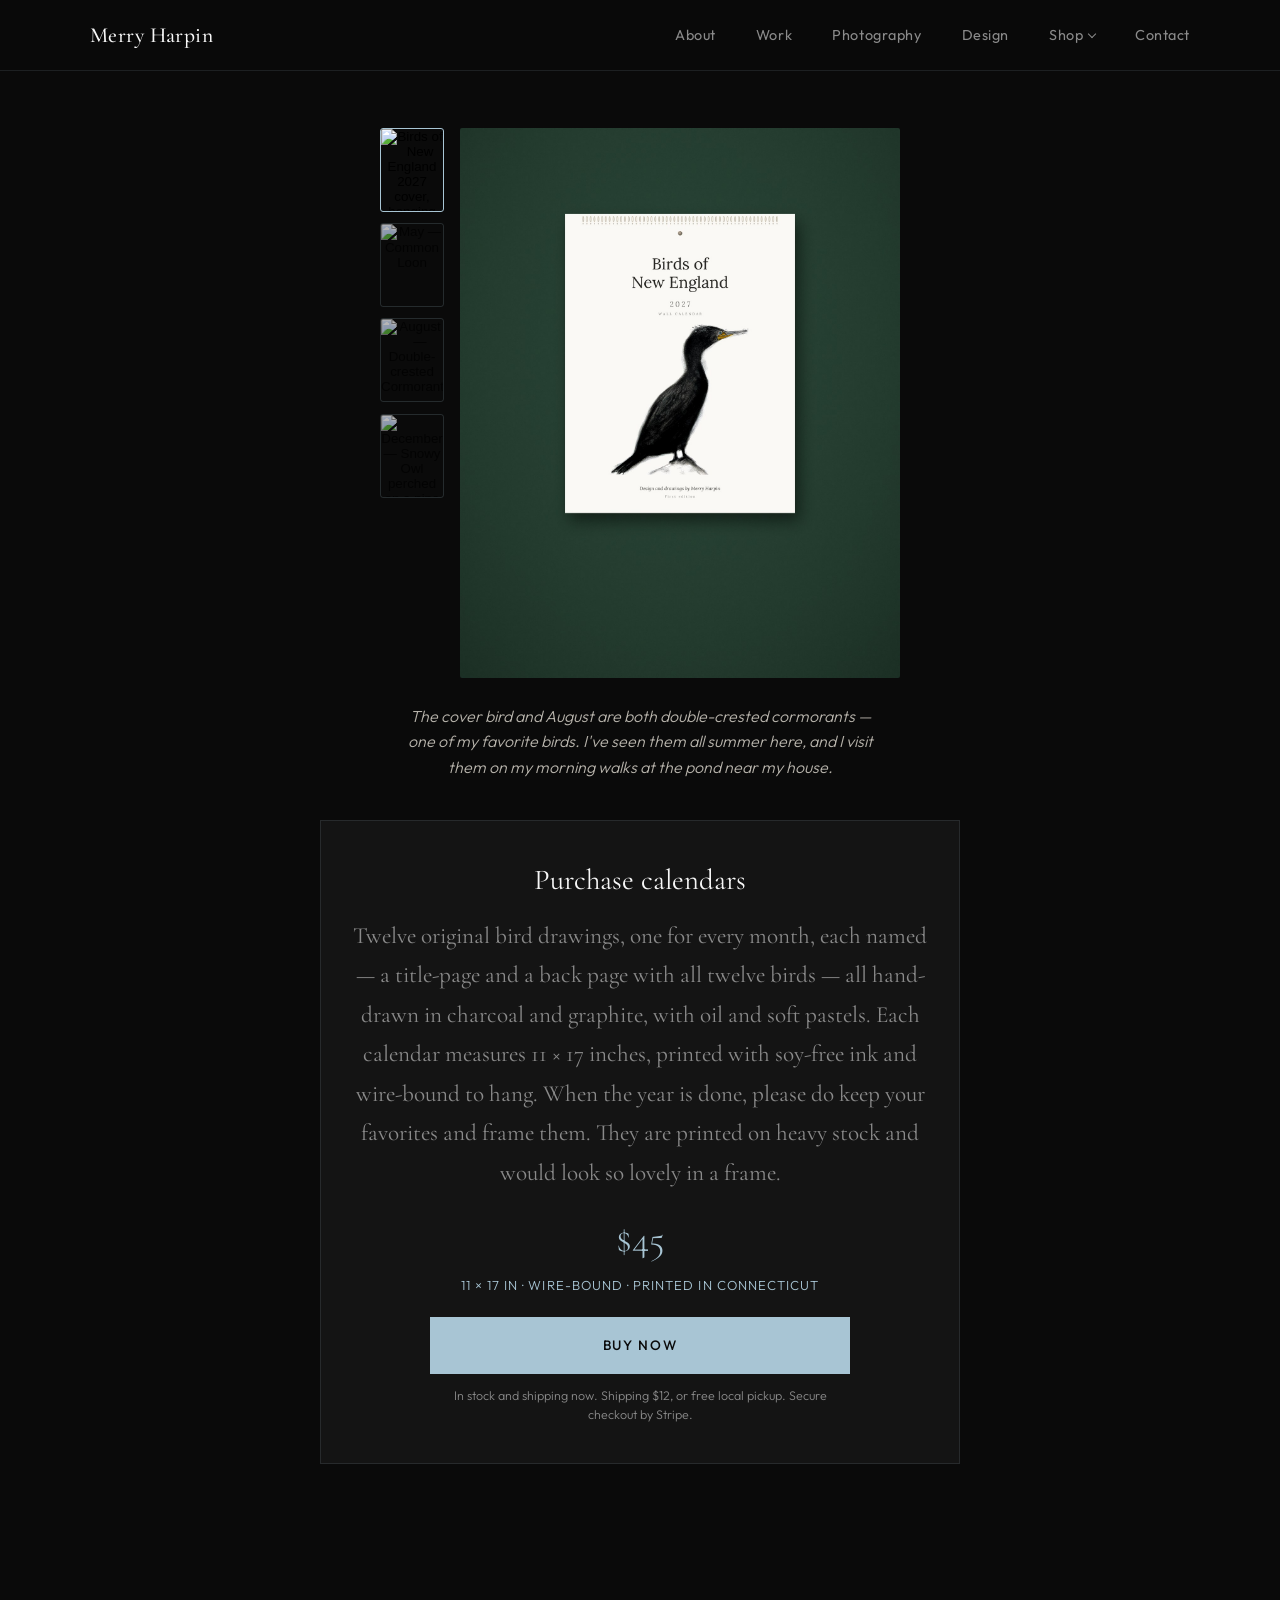
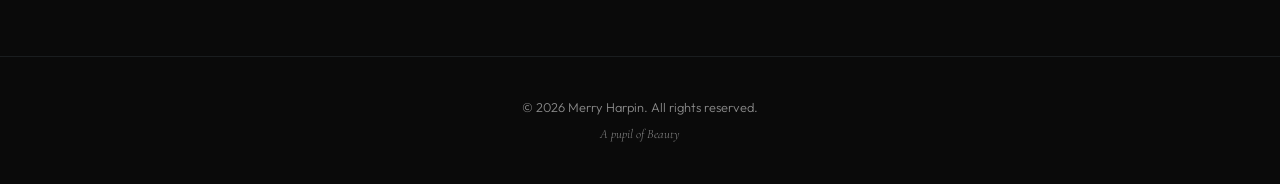
==== commit c18d519a: "Update calendar.html" ====
--- a/calendar.html
+++ b/calendar.html
@@ -365,6 +365,7 @@
         <li><a href="index.html#about">About</a></li>
         <li><a href="index.html#work">Work</a></li>
         <li><a href="photography.html">Photography</a></li>
+        <li><a href="design.html">Design</a></li>
         <li class="has-dropdown">
           <button class="dropdown-toggle" aria-haspopup="true" aria-expanded="false">Shop</button>
           <div class="dropdown-menu">
@@ -388,24 +389,24 @@
 
       <div class="gallery">
         <div class="gallery-thumbs" id="galThumbs">
-          <button class="gthumb is-active" data-full="images/cover_wall_mockup.png" aria-label="Cover">
-            <img src="images/cover_wall_mockup.png" alt="Birds of New England 2027 cover, hanging">
+          <button class="gthumb is-active" data-full="images/cover_wall_mockup.jpg" aria-label="Cover">
+            <img src="images/thumbs/cover_wall_mockup.jpg" alt="Birds of New England 2027 cover, hanging">
           </button>
           <button class="gthumb" data-full="images/May_2027_FINAL_preview.jpg" data-note="may" aria-label="May">
-            <img src="images/May_2027_FINAL_preview.jpg" alt="May — Common Loon">
+            <img src="images/thumbs/May_2027_FINAL_preview.jpg" alt="May — Common Loon">
           </button>
           <button class="gthumb" data-full="images/August_2027_FINAL_print.jpg" aria-label="August">
-            <img src="images/August_2027_FINAL_print.jpg" alt="August — Double-crested Cormorant">
+            <img src="images/thumbs/August_2027_FINAL_print.jpg" alt="August — Double-crested Cormorant">
           </button>
           <button class="gthumb" data-full="images/december-2027-snowy-owl.jpg" data-note="december" aria-label="December">
-            <img src="images/december-2027-snowy-owl.jpg" alt="December — Snowy Owl perched on a pine branch">
+            <img src="images/thumbs/december-2027-snowy-owl.jpg" alt="December — Snowy Owl perched on a pine branch">
           </button>
           <!-- Add more month thumbnails here as they're finished:
           <button class="gthumb" data-full="images/september-preview.jpg" aria-label="September"><img src="images/september-preview.jpg" alt="September"></button>
           -->
         </div>
         <div class="gallery-main">
-          <img id="galMain" src="images/cover_wall_mockup.png" alt="Birds of New England 2027 — Wall Calendar by Merry Harpin">
+          <img id="galMain" src="images/cover_wall_mockup.jpg" alt="Birds of New England 2027 — Wall Calendar by Merry Harpin">
         </div>
       </div>
 
@@ -475,7 +476,7 @@
               <span class="preorder-now">$45</span>
             </p>
             <p class="reserve-deadline">11 × 17 in · Wire-bound · Printed in Connecticut</p>
-            <a class="btn-preorder" href="https://buy.stripe.com/9B6aEX2vIdgRc3g4rH9Zm00">Buy now</a>
+            <a class="btn-preorder" href="https://buy.stripe.com/4gM14n1rE4Klffs6zP9Zm05">Buy now</a>
             <p class="reserve-note">In stock and shipping now. Shipping $12, or free local pickup. Secure checkout by Stripe.</p>
           </div>
 
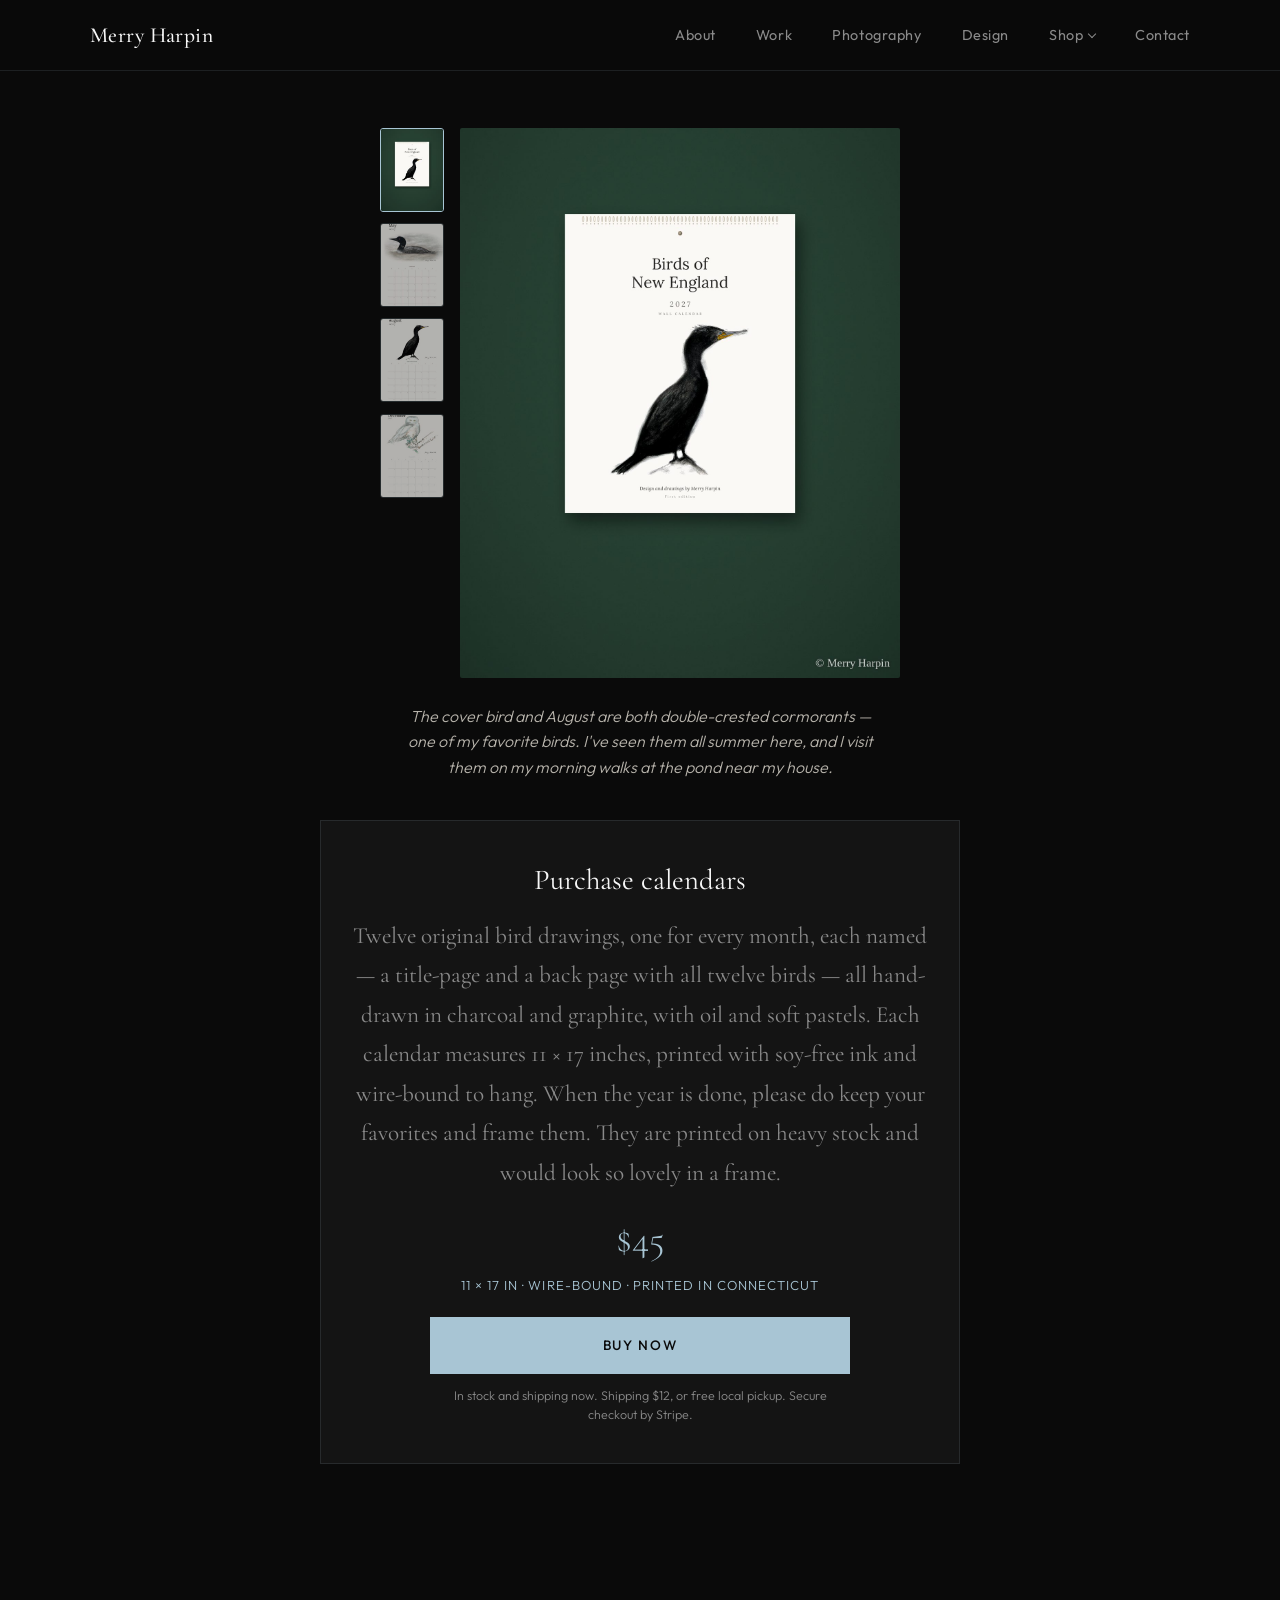
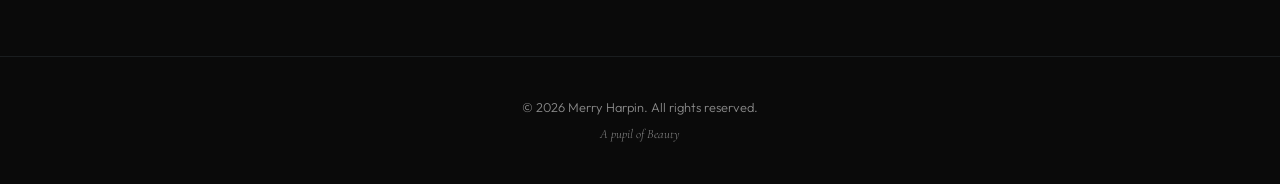
==== commit 7631b987: "Add files via upload" ====
--- a/calendar.html
+++ b/calendar.html
@@ -389,24 +389,24 @@
 
       <div class="gallery">
         <div class="gallery-thumbs" id="galThumbs">
-          <button class="gthumb is-active" data-full="images/cover_wall_mockup.jpg" aria-label="Cover">
-            <img src="images/thumbs/cover_wall_mockup.jpg" alt="Birds of New England 2027 cover, hanging">
+          <button class="gthumb is-active" data-full="cover_wall_mockup.jpg" aria-label="Cover">
+            <img src="thumb-cover_wall_mockup.jpg" alt="Birds of New England 2027 cover, hanging">
           </button>
-          <button class="gthumb" data-full="images/May_2027_FINAL_preview.jpg" data-note="may" aria-label="May">
-            <img src="images/thumbs/May_2027_FINAL_preview.jpg" alt="May — Common Loon">
+          <button class="gthumb" data-full="May_2027_FINAL_preview.jpg" data-note="may" aria-label="May">
+            <img src="thumb-May_2027_FINAL_preview.jpg" alt="May — Common Loon">
           </button>
-          <button class="gthumb" data-full="images/August_2027_FINAL_print.jpg" aria-label="August">
-            <img src="images/thumbs/August_2027_FINAL_print.jpg" alt="August — Double-crested Cormorant">
+          <button class="gthumb" data-full="August_2027_FINAL_print.jpg" aria-label="August">
+            <img src="thumb-August_2027_FINAL_print.jpg" alt="August — Double-crested Cormorant">
           </button>
-          <button class="gthumb" data-full="images/december-2027-snowy-owl.jpg" data-note="december" aria-label="December">
-            <img src="images/thumbs/december-2027-snowy-owl.jpg" alt="December — Snowy Owl perched on a pine branch">
+          <button class="gthumb" data-full="december-2027-snowy-owl.jpg" data-note="december" aria-label="December">
+            <img src="thumb-december-2027-snowy-owl.jpg" alt="December — Snowy Owl perched on a pine branch">
           </button>
           <!-- Add more month thumbnails here as they're finished:
-          <button class="gthumb" data-full="images/september-preview.jpg" aria-label="September"><img src="images/september-preview.jpg" alt="September"></button>
+          <button class="gthumb" data-full="september-preview.jpg" aria-label="September"><img src="september-preview.jpg" alt="September"></button>
           -->
         </div>
         <div class="gallery-main">
-          <img id="galMain" src="images/cover_wall_mockup.jpg" alt="Birds of New England 2027 — Wall Calendar by Merry Harpin">
+          <img id="galMain" src="cover_wall_mockup.jpg" alt="Birds of New England 2027 — Wall Calendar by Merry Harpin">
         </div>
       </div>
 
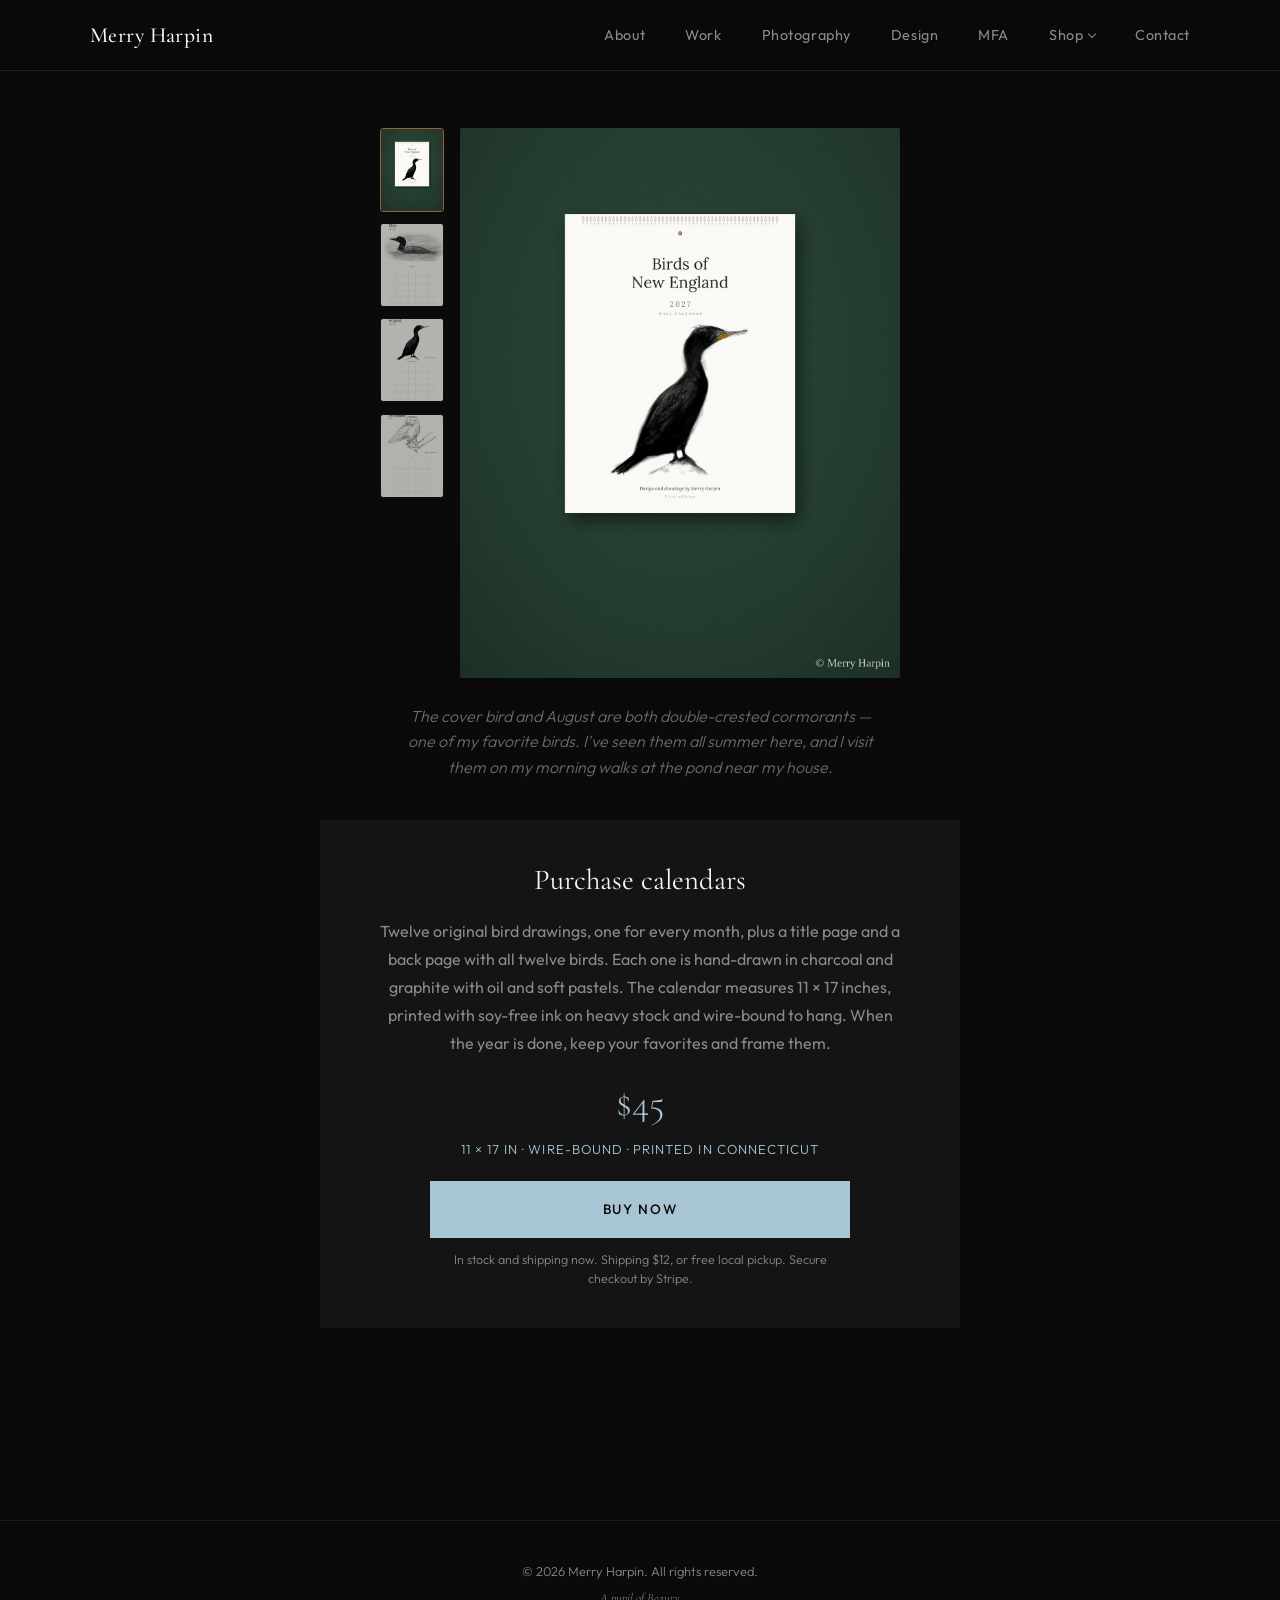
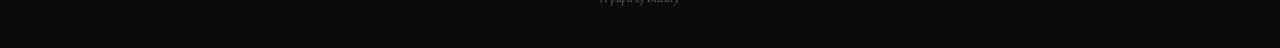
==== commit bfc90031: "Update calendar.html" ====
--- a/calendar.html
+++ b/calendar.html
@@ -51,7 +51,7 @@
     .wire-cal-paper {
       position: relative;
       background: #fbfaf7;
-      box-shadow: 0 30px 65px rgba(0, 0, 0, 0.55);
+      box-shadow: 0 24px 50px rgba(60, 45, 30, 0.22);
       padding: 30px 22px 26px;
     }
     .wire-cal-wire {
@@ -80,7 +80,7 @@
 
     .cal-body {
       background: var(--black-soft);
-      border: 1px solid rgba(168, 197, 212, 0.12);
+      border: 1px solid rgba(43, 41, 37, 0.13);
       padding: 2.2rem 1.8rem 2.4rem;
     }
     .cal-body h2 {
@@ -91,8 +91,12 @@
       text-align: center;
     }
     .cal-body p.lead {
-      color: var(--gray);
-      line-height: 1.7;
+      font-family: var(--font-sans);
+      font-size: 1rem;
+      max-width: 520px;
+      margin-left: auto; margin-right: auto;
+      color: var(--gray);
+      line-height: 1.75;
       margin-bottom: 1rem;
       text-align: center;
     }
@@ -124,8 +128,8 @@
     .reserve-form input {
       width: 100%;
       box-sizing: border-box;
-      background: #111;
-      border: 1px solid rgba(168, 197, 212, 0.2);
+      background: #ebe5d9;
+      border: 1px solid rgba(43, 41, 37, 0.22);
       color: inherit;
       font-family: var(--font-sans);
       font-size: 0.95rem;
@@ -229,7 +233,7 @@
       content: '';
       flex: 1;
       height: 1px;
-      background: rgba(168, 197, 212, 0.15);
+      background: rgba(43, 41, 37, 0.17);
     }
     .reserve-alt {
       max-width: 420px;
@@ -283,9 +287,9 @@
       top: calc(100% + 0.75rem);
       left: 50%;
       transform: translateX(-50%) translateY(-8px);
-      background: rgba(10, 10, 10, 0.95);
+      background: rgba(246, 242, 234, 0.96);
       backdrop-filter: blur(12px);
-      border: 1px solid rgba(168, 197, 212, 0.12);
+      border: 1px solid rgba(43, 41, 37, 0.13);
       padding: 0.6rem 0;
       min-width: 210px;
       display: flex;
@@ -309,7 +313,7 @@
     }
     .dropdown-menu a:hover {
       color: var(--pale-blue);
-      background: rgba(168, 197, 212, 0.06);
+      background: rgba(43, 41, 37, 0.07);
     }
     @media (max-width: 680px) {
       .dropdown-menu {
@@ -333,7 +337,7 @@
       display: none;
       position: fixed;
       inset: 0;
-      background: rgba(0,0,0,0.92);
+      background: rgba(246, 242, 234, 0.97);
       z-index: 9999;
       align-items: center;
       justify-content: center;
@@ -366,6 +370,7 @@
         <li><a href="index.html#work">Work</a></li>
         <li><a href="photography.html">Photography</a></li>
         <li><a href="design.html">Design</a></li>
+        <li><a href="mfa.html">MFA</a></li>
         <li class="has-dropdown">
           <button class="dropdown-toggle" aria-haspopup="true" aria-expanded="false">Shop</button>
           <div class="dropdown-menu">
@@ -410,13 +415,13 @@
         </div>
       </div>
 
-      <p class="gal-note" data-note="default" style="max-width:470px; margin:1.6rem auto 0; text-align:center; font-style:italic; font-size:1rem; line-height:1.6; color:#b7b3ab;">
+      <p class="gal-note" data-note="default" style="max-width:470px; margin:1.6rem auto 0; text-align:center; font-style:italic; font-size:1rem; line-height:1.6; color:#6f6a62;">
         The cover bird and August are both double-crested cormorants — one of my favorite birds. I've seen them all summer here, and I visit them on my morning walks at the pond near my house.
       </p>
-      <p class="gal-note" data-note="may" hidden style="max-width:470px; margin:1.6rem auto 0; text-align:center; font-style:italic; font-size:1rem; line-height:1.6; color:#b7b3ab;">
+      <p class="gal-note" data-note="may" hidden style="max-width:470px; margin:1.6rem auto 0; text-align:center; font-style:italic; font-size:1rem; line-height:1.6; color:#6f6a62;">
         Loons have always felt like a bird from a story to me. I've never seen one in person. I spent the last seven years in New Orleans, and it turns out many loons spend their winters along that same Gulf Coast, so we may have been closer than I knew. In May they move through Connecticut in their black-and-white breeding feathers, heading north to nest. I hope to finally see one.
       </p>
-      <p class="gal-note" data-note="december" hidden style="max-width:470px; margin:1.6rem auto 0; text-align:center; font-style:italic; font-size:1rem; line-height:1.6; color:#b7b3ab;">
+      <p class="gal-note" data-note="december" hidden style="max-width:470px; margin:1.6rem auto 0; text-align:center; font-style:italic; font-size:1rem; line-height:1.6; color:#6f6a62;">
         Last Christmas I was on Cape Cod with my mom, driving to the grocery store, when I spotted a snowy owl sitting in a nest. "Mom, pull over right now!" We stopped traffic, I ran across the street, and I circled that tree looking up, only to find it was just a clump of snow. I still haven't seen one, but snowy owls are one of my favorite birds, and I'm hoping this is the winter I finally do.
       </p>
     </div>
@@ -424,11 +429,11 @@
     <style>
       .gallery{display:flex;gap:1rem;align-items:flex-start;justify-content:center;max-width:620px;margin:0 auto;}
       .gallery-thumbs{display:flex;flex-direction:column;gap:.7rem;flex:0 0 auto;}
-      .gthumb{padding:0;background:none;border:1px solid rgba(168,197,212,0.25);border-radius:3px;cursor:pointer;
+      .gthumb{padding:0;background:none;border:1px solid rgba(43, 41, 37, 0.28);border-radius:3px;cursor:pointer;
         width:64px;height:84px;overflow:hidden;transition:border-color .2s,opacity .2s;opacity:.7;}
       .gthumb img{width:100%;height:100%;object-fit:cover;display:block;}
       .gthumb:hover{opacity:1;}
-      .gthumb.is-active{border-color:#a8c5d4;opacity:1;}
+      .gthumb.is-active{border-color:#9a5b3f;opacity:1;}
       .gallery-main{flex:1 1 auto;max-width:440px;}
       .gallery-main img{width:100%;height:auto;display:block;border-radius:2px;}
       @media(max-width:520px){
@@ -463,12 +468,11 @@
         <div class="cal-body">
           <h2>Purchase calendars</h2>
           <p class="lead">
-            Twelve original bird drawings, one for every month, each named — a
-            title-page and a back page with all twelve
-            birds — all hand-drawn in charcoal and graphite, with
-            oil and soft pastels. Each calendar measures 11 × 17 inches, printed with
-            soy-free ink and wire-bound to hang.
-            When the year is done, please do keep your favorites and frame them. They are printed on heavy stock and would look so lovely in a frame.
+            Twelve original bird drawings, one for every month, plus a title page
+            and a back page with all twelve birds. Each one is hand-drawn in charcoal
+            and graphite with oil and soft pastels. The calendar measures 11 × 17 inches,
+            printed with soy-free ink on heavy stock and wire-bound to hang.
+            When the year is done, keep your favorites and frame them.
           </p>
 
           <div class="preorder">
